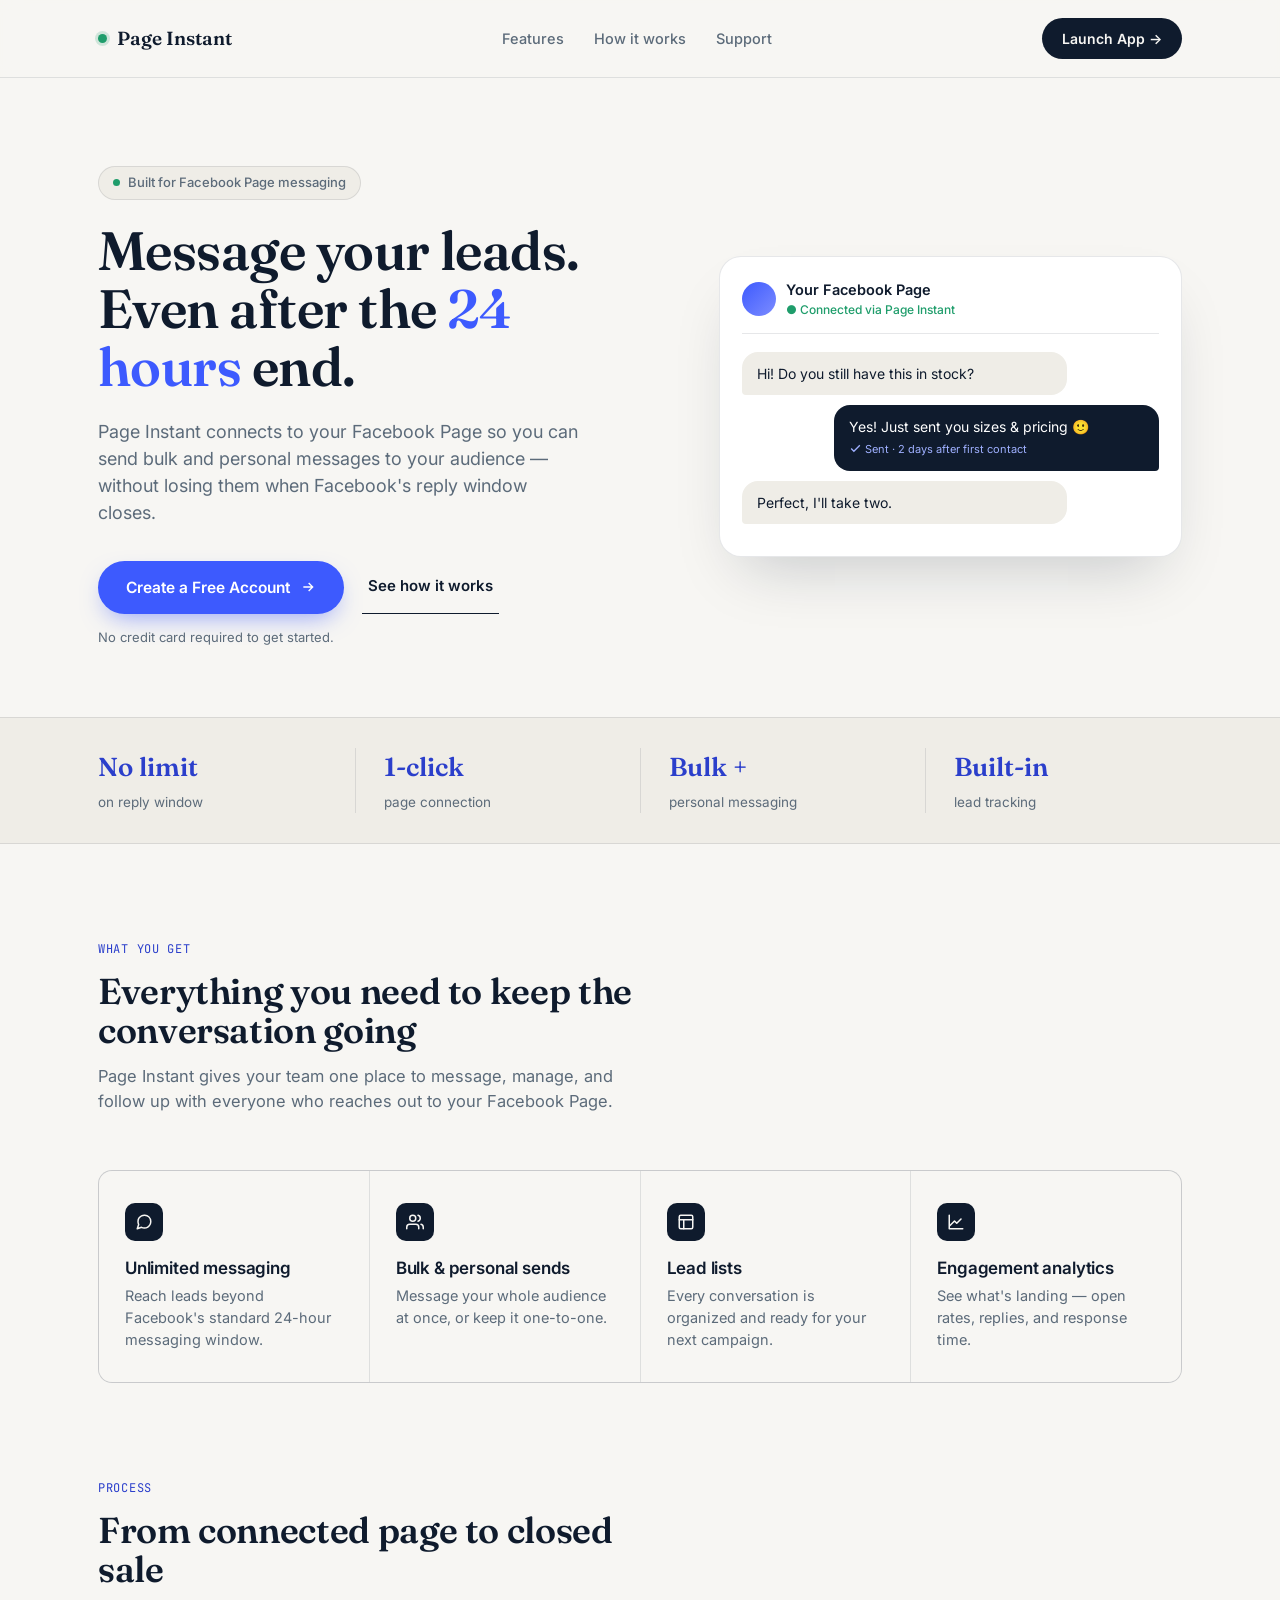
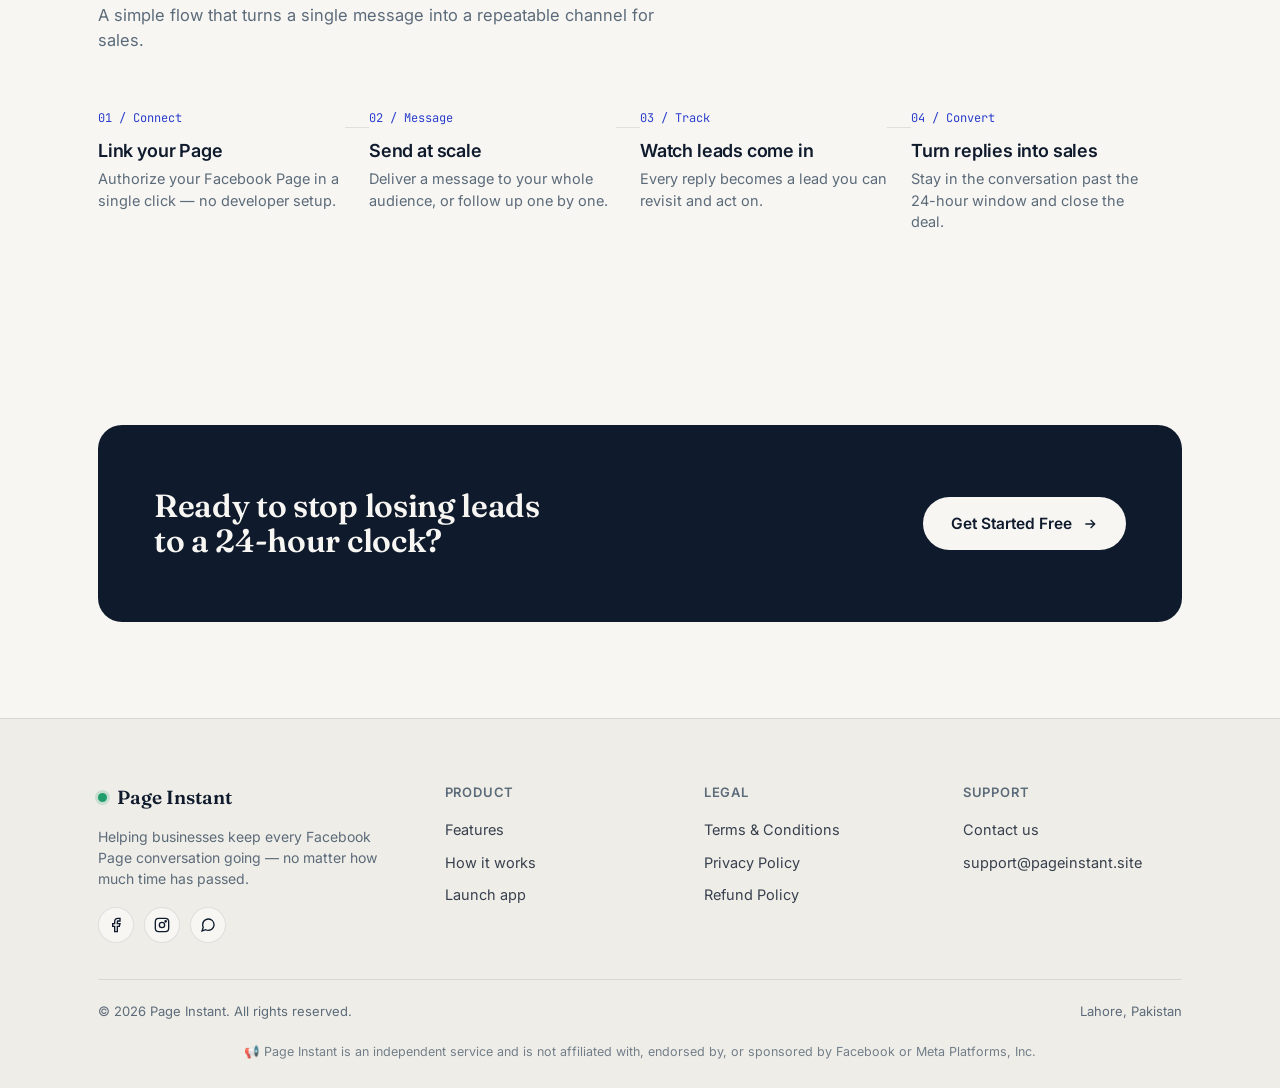
==== index.html @ eb9757e3 "Add files via upload" ====
<!DOCTYPE html>
<html lang="en">
<head>
<meta charset="UTF-8">
<meta name="viewport" content="width=device-width, initial-scale=1.0">
<title>Page Instant — Facebook Page Messaging, Without the 24-Hour Limit</title>
<meta name="description" content="Page Instant helps businesses message their Facebook page leads beyond the standard 24-hour window. Bulk messaging, lead tracking, and engagement tools built for growing teams.">
<link rel="preconnect" href="https://fonts.googleapis.com">
<link rel="preconnect" href="https://fonts.gstatic.com" crossorigin>
<link href="https://fonts.googleapis.com/css2?family=Fraunces:opsz,wght@9..144,400;9..144,500;9..144,600;9..144,700&family=Inter:wght@400;500;600;700&family=JetBrains+Mono:wght@500&display=swap" rel="stylesheet">
<style>
  :root{
    --ink:#0F1B2D;
    --paper:#F7F6F3;
    --paper-dim:#EFEDE7;
    --accent:#3D5AFE;
    --accent-deep:#2B3FCB;
    --slate:#5C6B7A;
    --green:#1F9D6B;
    --line:rgba(15,27,45,0.10);
    --radius:14px;
  }
  *{margin:0;padding:0;box-sizing:border-box;}
  html{scroll-behavior:smooth;}
  body{
    background:var(--paper);
    color:var(--ink);
    font-family:'Inter',sans-serif;
    -webkit-font-smoothing:antialiased;
    line-height:1.5;
  }
  h1,h2,h3{
    font-family:'Fraunces',serif;
    font-weight:600;
    letter-spacing:-0.01em;
    line-height:1.08;
  }
  a{color:inherit;text-decoration:none;}
  img{max-width:100%;display:block;}
  .wrap{max-width:1140px;margin:0 auto;padding:0 28px;}
  .mono-tag{
    font-family:'JetBrains Mono',monospace;
    font-size:12px;
    letter-spacing:0.06em;
    text-transform:uppercase;
    color:var(--accent-deep);
  }
  :focus-visible{outline:2px solid var(--accent);outline-offset:3px;border-radius:4px;}

  /* ---------- NAV ---------- */
  header{
    position:sticky;top:0;z-index:40;
    background:rgba(247,246,243,0.86);
    backdrop-filter:blur(10px);
    border-bottom:1px solid var(--line);
  }
  nav{
    display:flex;align-items:center;justify-content:space-between;
    padding:18px 28px;max-width:1140px;margin:0 auto;
  }
  .brand{display:flex;align-items:center;gap:10px;font-family:'Fraunces',serif;font-weight:600;font-size:19px;}
  .brand .dot{
    width:9px;height:9px;border-radius:50%;background:var(--green);
    box-shadow:0 0 0 3px rgba(31,157,107,0.18);
  }
  .nav-links{display:flex;align-items:center;gap:30px;font-size:14.5px;font-weight:500;}
  .nav-links a{color:var(--slate);transition:color .15s;}
  .nav-links a:hover{color:var(--ink);}
  .nav-cta{
    background:var(--ink);color:var(--paper)!important;
    padding:10px 20px;border-radius:999px;font-weight:600;font-size:14px;
    transition:transform .15s ease, background .15s;
  }
  .nav-cta:hover{background:var(--accent);transform:translateY(-1px);}
  .nav-toggle{display:none;}

  /* ---------- HERO ---------- */
  .hero{
    padding:88px 0 70px;
    position:relative;
    overflow:hidden;
  }
  .hero-grid{
    display:grid;grid-template-columns:1.1fr 0.9fr;gap:56px;align-items:center;
  }
  .eyebrow{
    display:inline-flex;align-items:center;gap:8px;
    padding:6px 14px;border-radius:999px;
    background:var(--paper-dim);border:1px solid var(--line);
    font-size:13px;font-weight:500;color:var(--slate);margin-bottom:22px;
  }
  .eyebrow .pulse{
    width:7px;height:7px;border-radius:50%;background:var(--green);
    animation:pulse 2s infinite;
  }
  @keyframes pulse{0%,100%{opacity:1;}50%{opacity:.35;}}
  h1.headline{font-size:54px;margin-bottom:22px;}
  h1.headline em{font-style:normal;color:var(--accent);}
  .sub{font-size:18px;color:var(--slate);max-width:480px;margin-bottom:34px;}
  .cta-row{display:flex;align-items:center;gap:18px;flex-wrap:wrap;}
  .btn-primary{
    background:var(--accent);color:#fff;
    padding:15px 28px;border-radius:999px;font-weight:600;font-size:15.5px;
    display:inline-flex;align-items:center;gap:10px;
    box-shadow:0 10px 24px -8px rgba(61,90,254,0.55);
    transition:transform .15s ease, box-shadow .15s ease, background .15s;
    border:none;cursor:pointer;
  }
  .btn-primary:hover{transform:translateY(-2px);background:var(--accent-deep);box-shadow:0 14px 30px -8px rgba(61,90,254,0.6);}
  .btn-ghost{
    color:var(--ink);font-weight:600;font-size:15px;
    padding:15px 6px;display:inline-flex;align-items:center;gap:6px;
    border-bottom:1px solid var(--ink);
  }
  .micro{font-size:13px;color:var(--slate);margin-top:14px;}

  /* hero visual: message bubble mock */
  .phone-mock{
    background:#fff;border-radius:22px;border:1px solid var(--line);
    box-shadow:0 30px 60px -24px rgba(15,27,45,0.22);
    padding:22px;position:relative;
  }
  .phone-mock .ph-head{
    display:flex;align-items:center;gap:10px;margin-bottom:18px;
    padding-bottom:14px;border-bottom:1px solid var(--line);
  }
  .avatar{width:34px;height:34px;border-radius:50%;background:linear-gradient(135deg,#3D5AFE,#7C8CFF);}
  .ph-head .who{font-weight:600;font-size:14.5px;}
  .ph-head .status{font-size:12px;color:var(--green);font-weight:500;}
  .bubble{
    max-width:78%;padding:11px 15px;border-radius:16px;font-size:14px;margin-bottom:10px;
    animation:rise .5s ease both;
  }
  .bubble.in{background:var(--paper-dim);border-bottom-left-radius:4px;}
  .bubble.out{
    background:var(--ink);color:#fff;margin-left:auto;border-bottom-right-radius:4px;
  }
  .bubble.out .tick{
    display:inline-flex;align-items:center;gap:3px;font-size:11px;color:#9fb0ff;margin-top:4px;
  }
  @keyframes rise{from{opacity:0;transform:translateY(8px);}to{opacity:1;transform:translateY(0);}}
  .bubble:nth-child(2){animation-delay:.05s;}
  .bubble:nth-child(3){animation-delay:.25s;}
  .bubble:nth-child(4){animation-delay:.5s;}
  .check{display:inline-block;width:13px;height:13px;}

  /* ---------- VALUE STRIP ---------- */
  .value-strip{
    border-top:1px solid var(--line);border-bottom:1px solid var(--line);
    background:var(--paper-dim);
  }
  .vs-grid{
    display:grid;grid-template-columns:repeat(4,1fr);
    padding:30px 0;
  }
  .vs-item{padding:0 28px;border-left:1px solid var(--line);}
  .vs-item:first-child{border-left:none;}
  .vs-item .num{font-family:'Fraunces',serif;font-size:26px;font-weight:600;color:var(--accent-deep);display:block;margin-bottom:2px;}
  .vs-item .lab{font-size:13.5px;color:var(--slate);}

  /* ---------- FEATURES ---------- */
  section{padding:96px 0;}
  .section-head{max-width:560px;margin-bottom:56px;}
  .section-head .mono-tag{display:block;margin-bottom:14px;}
  .section-head h2{font-size:36px;}
  .section-head p{color:var(--slate);font-size:16.5px;margin-top:14px;}

  .feature-grid{display:grid;grid-template-columns:repeat(4,1fr);gap:1px;background:var(--line);border:1px solid var(--line);border-radius:var(--radius);overflow:hidden;}
  .feature{background:var(--paper);padding:32px 26px;}
  .feature .ic{
    width:38px;height:38px;border-radius:10px;background:var(--ink);
    display:flex;align-items:center;justify-content:center;margin-bottom:18px;
  }
  .feature .ic svg{width:18px;height:18px;stroke:var(--paper);}
  .feature h3{font-size:17px;font-weight:600;font-family:'Inter',sans-serif;margin-bottom:8px;}
  .feature p{font-size:14.5px;color:var(--slate);}

  /* ---------- HOW IT WORKS ---------- */
  .steps{display:grid;grid-template-columns:repeat(4,1fr);gap:0;position:relative;}
  .step{padding-right:24px;position:relative;}
  .step:not(:last-child)::after{
    content:'';position:absolute;top:18px;right:0;width:24px;height:1px;background:var(--line);
  }
  .step .tag{font-family:'JetBrains Mono',monospace;font-size:12px;color:var(--accent-deep);margin-bottom:14px;display:block;}
  .step h3{font-size:18px;font-weight:600;font-family:'Inter',sans-serif;margin-bottom:8px;}
  .step p{font-size:14.5px;color:var(--slate);}

  /* ---------- CTA BAND ---------- */
  .cta-band{
    background:var(--ink);color:var(--paper);border-radius:24px;
    padding:64px 56px;display:flex;align-items:center;justify-content:space-between;gap:40px;
  }
  .cta-band h2{color:var(--paper);font-size:32px;max-width:420px;}
  .cta-band .btn-primary{background:var(--paper);color:var(--ink);box-shadow:none;}
  .cta-band .btn-primary:hover{background:var(--accent);color:#fff;}

  /* ---------- FOOTER ---------- */
  footer{border-top:1px solid var(--line);background:var(--paper-dim);}
  .foot-grid{
    display:grid;grid-template-columns:1.4fr 1fr 1fr 1fr;gap:40px;
    padding:64px 0 36px;
  }
  .foot-brand .brand{margin-bottom:14px;}
  .foot-brand p{font-size:14px;color:var(--slate);max-width:280px;margin-bottom:18px;}
  .foot-col h4{font-size:13px;text-transform:uppercase;letter-spacing:0.06em;color:var(--slate);margin-bottom:16px;font-weight:600;}
  .foot-col a{display:block;font-size:14.5px;color:var(--ink);margin-bottom:11px;opacity:0.82;transition:opacity .15s;}
  .foot-col a:hover{opacity:1;color:var(--accent-deep);}
  .social-row{display:flex;gap:10px;margin-top:6px;}
  .social-row a{
    width:36px;height:36px;border-radius:50%;background:var(--paper);
    border:1px solid var(--line);display:flex;align-items:center;justify-content:center;
  }
  .social-row a svg{width:16px;height:16px;}
  .social-row a:hover{background:var(--ink);}
  .social-row a:hover svg{stroke:var(--paper);fill:var(--paper);}
  .legal-bar{
    border-top:1px solid var(--line);
    padding:22px 0;display:flex;justify-content:space-between;align-items:center;
    font-size:13px;color:var(--slate);flex-wrap:wrap;gap:10px;
  }
  .disclaimer{
    font-size:12.5px;color:var(--slate);text-align:center;padding-bottom:26px;opacity:0.85;
  }

  /* ---------- RESPONSIVE ---------- */
  @media (max-width:880px){
    .nav-links{display:none;}
    .hero-grid{grid-template-columns:1fr;}
    .phone-mock{max-width:380px;margin:0 auto;}
    h1.headline{font-size:38px;}
    .vs-grid{grid-template-columns:repeat(2,1fr);}
    .vs-item:nth-child(3){border-left:none;}
    .feature-grid{grid-template-columns:repeat(2,1fr);}
    .steps{grid-template-columns:repeat(2,1fr);row-gap:32px;}
    .step:nth-child(2)::after{display:none;}
    .cta-band{flex-direction:column;text-align:center;padding:48px 28px;}
    .foot-grid{grid-template-columns:1fr 1fr;}
  }
  @media (prefers-reduced-motion: reduce){
    *{animation:none!important;transition:none!important;}
  }
</style>
</head>
<body>

<header>
  <nav>
    <div class="brand"><span class="dot"></span>Page Instant</div>
    <div class="nav-links">
      <a href="#features">Features</a>
      <a href="#how-it-works">How it works</a>
      <a href="contact.html">Support</a>
    </div>
    <a class="nav-cta" href="#" id="launch-btn">Launch App →</a>
  </nav>
</header>

<section class="hero">
  <div class="wrap hero-grid">
    <div>
      <div class="eyebrow"><span class="pulse"></span>Built for Facebook Page messaging</div>
      <h1 class="headline">Message your leads.<br>Even after the <em>24 hours</em> end.</h1>
      <p class="sub">Page Instant connects to your Facebook Page so you can send bulk and personal messages to your audience — without losing them when Facebook's reply window closes.</p>
      <div class="cta-row">
        <a href="#" class="btn-primary" id="launch-btn-2">Create a Free Account
          <svg width="16" height="16" viewBox="0 0 24 24" fill="none" stroke="currentColor" stroke-width="2"><path d="M5 12h14M13 6l6 6-6 6"/></svg>
        </a>
        <a href="#how-it-works" class="btn-ghost">See how it works</a>
      </div>
      <p class="micro">No credit card required to get started.</p>
    </div>
    <div>
      <div class="phone-mock">
        <div class="ph-head">
          <div class="avatar"></div>
          <div>
            <div class="who">Your Facebook Page</div>
            <div class="status">● Connected via Page Instant</div>
          </div>
        </div>
        <div class="bubble in">Hi! Do you still have this in stock?</div>
        <div class="bubble out">Yes! Just sent you sizes &amp; pricing 🙂
          <div class="tick"><svg class="check" viewBox="0 0 24 24" fill="none" stroke="currentColor" stroke-width="2.4"><path d="M4 12l5 5L20 6"/></svg> Sent · 2 days after first contact</div>
        </div>
        <div class="bubble in">Perfect, I'll take two.</div>
      </div>
    </div>
  </div>
</section>

<div class="value-strip">
  <div class="wrap vs-grid">
    <div class="vs-item"><span class="num">No limit</span><span class="lab">on reply window</span></div>
    <div class="vs-item"><span class="num">1-click</span><span class="lab">page connection</span></div>
    <div class="vs-item"><span class="num">Bulk +</span><span class="lab">personal messaging</span></div>
    <div class="vs-item"><span class="num">Built-in</span><span class="lab">lead tracking</span></div>
  </div>
</div>

<section id="features">
  <div class="wrap">
    <div class="section-head">
      <span class="mono-tag">What you get</span>
      <h2>Everything you need to keep the conversation going</h2>
      <p>Page Instant gives your team one place to message, manage, and follow up with everyone who reaches out to your Facebook Page.</p>
    </div>
    <div class="feature-grid">
      <div class="feature">
        <div class="ic"><svg viewBox="0 0 24 24" fill="none" stroke-width="2" stroke-linecap="round" stroke-linejoin="round"><path d="M21 11.5a8.38 8.38 0 0 1-.9 3.8 8.5 8.5 0 0 1-7.6 4.7 8.38 8.38 0 0 1-3.8-.9L3 21l1.9-5.7a8.38 8.38 0 0 1-.9-3.8 8.5 8.5 0 0 1 4.7-7.6 8.38 8.38 0 0 1 3.8-.9h.5a8.48 8.48 0 0 1 8 8v.5z"/></svg></div>
        <h3>Unlimited messaging</h3>
        <p>Reach leads beyond Facebook's standard 24-hour messaging window.</p>
      </div>
      <div class="feature">
        <div class="ic"><svg viewBox="0 0 24 24" fill="none" stroke-width="2" stroke-linecap="round" stroke-linejoin="round"><path d="M17 21v-2a4 4 0 0 0-4-4H5a4 4 0 0 0-4 4v2"/><circle cx="9" cy="7" r="4"/><path d="M23 21v-2a4 4 0 0 0-3-3.87"/><path d="M16 3.13a4 4 0 0 1 0 7.75"/></svg></div>
        <h3>Bulk &amp; personal sends</h3>
        <p>Message your whole audience at once, or keep it one-to-one.</p>
      </div>
      <div class="feature">
        <div class="ic"><svg viewBox="0 0 24 24" fill="none" stroke-width="2" stroke-linecap="round" stroke-linejoin="round"><rect x="3" y="3" width="18" height="18" rx="2"/><path d="M3 9h18M9 21V9"/></svg></div>
        <h3>Lead lists</h3>
        <p>Every conversation is organized and ready for your next campaign.</p>
      </div>
      <div class="feature">
        <div class="ic"><svg viewBox="0 0 24 24" fill="none" stroke-width="2" stroke-linecap="round" stroke-linejoin="round"><path d="M3 3v18h18"/><path d="M18.7 8 13 13.7l-3-3L4 16.7"/></svg></div>
        <h3>Engagement analytics</h3>
        <p>See what's landing — open rates, replies, and response time.</p>
      </div>
    </div>
  </div>
</section>

<section id="how-it-works" style="padding-top:0;">
  <div class="wrap">
    <div class="section-head">
      <span class="mono-tag">Process</span>
      <h2>From connected page to closed sale</h2>
      <p>A simple flow that turns a single message into a repeatable channel for sales.</p>
    </div>
    <div class="steps">
      <div class="step"><span class="tag">01 / Connect</span><h3>Link your Page</h3><p>Authorize your Facebook Page in a single click — no developer setup.</p></div>
      <div class="step"><span class="tag">02 / Message</span><h3>Send at scale</h3><p>Deliver a message to your whole audience, or follow up one by one.</p></div>
      <div class="step"><span class="tag">03 / Track</span><h3>Watch leads come in</h3><p>Every reply becomes a lead you can revisit and act on.</p></div>
      <div class="step"><span class="tag">04 / Convert</span><h3>Turn replies into sales</h3><p>Stay in the conversation past the 24-hour window and close the deal.</p></div>
    </div>
  </div>
</section>

<section>
  <div class="wrap">
    <div class="cta-band">
      <h2>Ready to stop losing leads to a 24-hour clock?</h2>
      <a href="#" class="btn-primary" id="launch-btn-3">Get Started Free
        <svg width="16" height="16" viewBox="0 0 24 24" fill="none" stroke="currentColor" stroke-width="2"><path d="M5 12h14M13 6l6 6-6 6"/></svg>
      </a>
    </div>
  </div>
</section>

<footer>
  <div class="wrap">
    <div class="foot-grid">
      <div class="foot-brand">
        <div class="brand"><span class="dot"></span>Page Instant</div>
        <p>Helping businesses keep every Facebook Page conversation going — no matter how much time has passed.</p>
        <div class="social-row">
          <a href="https://www.facebook.com/profile.php?id=61590895688328" aria-label="Facebook" target="_blank" rel="noopener">
            <svg viewBox="0 0 24 24" fill="none" stroke="var(--ink)" stroke-width="2"><path d="M18 2h-3a5 5 0 0 0-5 5v3H7v4h3v8h4v-8h3l1-4h-4V7a1 1 0 0 1 1-1h3z"/></svg>
          </a>
          <a href="#" aria-label="Instagram (add link)">
            <svg viewBox="0 0 24 24" fill="none" stroke="var(--ink)" stroke-width="2"><rect x="2" y="2" width="20" height="20" rx="5"/><circle cx="12" cy="12" r="4"/><circle cx="17.5" cy="6.5" r="1" fill="var(--ink)"/></svg>
          </a>
          <a href="#" aria-label="WhatsApp (add link)">
            <svg viewBox="0 0 24 24" fill="none" stroke="var(--ink)" stroke-width="2"><path d="M21 11.5a8.38 8.38 0 0 1-.9 3.8 8.5 8.5 0 0 1-7.6 4.7 8.38 8.38 0 0 1-3.8-.9L3 21l1.9-5.7a8.38 8.38 0 0 1-.9-3.8 8.5 8.5 0 0 1 4.7-7.6 8.38 8.38 0 0 1 3.8-.9h.5a8.48 8.48 0 0 1 8 8v.5z"/></svg>
          </a>
        </div>
      </div>
      <div class="foot-col">
        <h4>Product</h4>
        <a href="#features">Features</a>
        <a href="#how-it-works">How it works</a>
        <a href="#" id="launch-btn-4">Launch app</a>
      </div>
      <div class="foot-col">
        <h4>Legal</h4>
        <a href="terms.html">Terms &amp; Conditions</a>
        <a href="privacy.html">Privacy Policy</a>
        <a href="refund.html">Refund Policy</a>
      </div>
      <div class="foot-col">
        <h4>Support</h4>
        <a href="contact.html">Contact us</a>
        <a href="mailto:support@pageinstant.site">support@pageinstant.site</a>
      </div>
    </div>
    <div class="legal-bar">
      <span>© 2026 Page Instant. All rights reserved.</span>
      <span>Lahore, Pakistan</span>
    </div>
    <p class="disclaimer">📢 Page Instant is an independent service and is not affiliated with, endorsed by, or sponsored by Facebook or Meta Platforms, Inc.</p>
  </div>
</footer>

<script>
  // ===== EDIT THIS ONE LINE WHEN YOUR APP URL IS READY =====
  // Replace "#" below with your Lovable / Base44 / app.pageinstant.site URL.
  const APP_URL = "#";
  document.querySelectorAll('#launch-btn, #launch-btn-2, #launch-btn-3, #launch-btn-4').forEach(btn => {
    btn.setAttribute('href', APP_URL);
  });
</script>

</body>
</html>
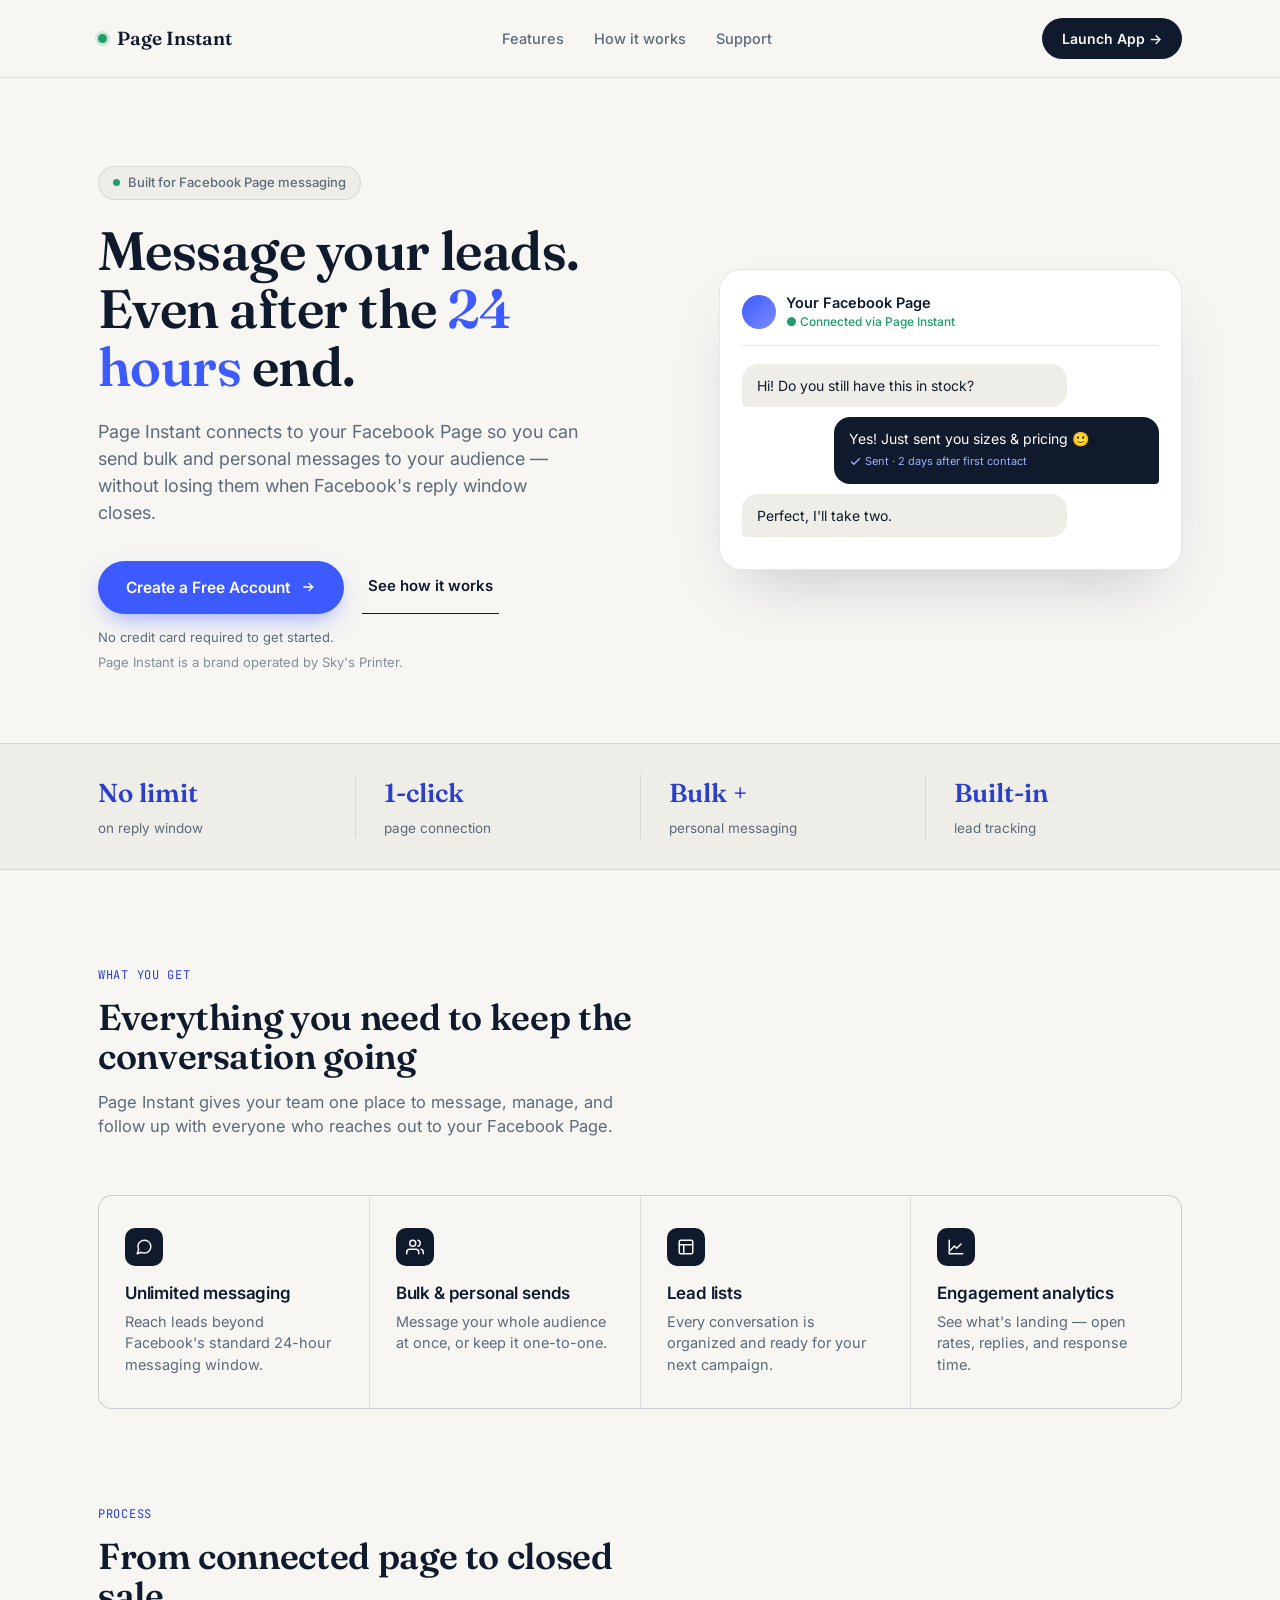
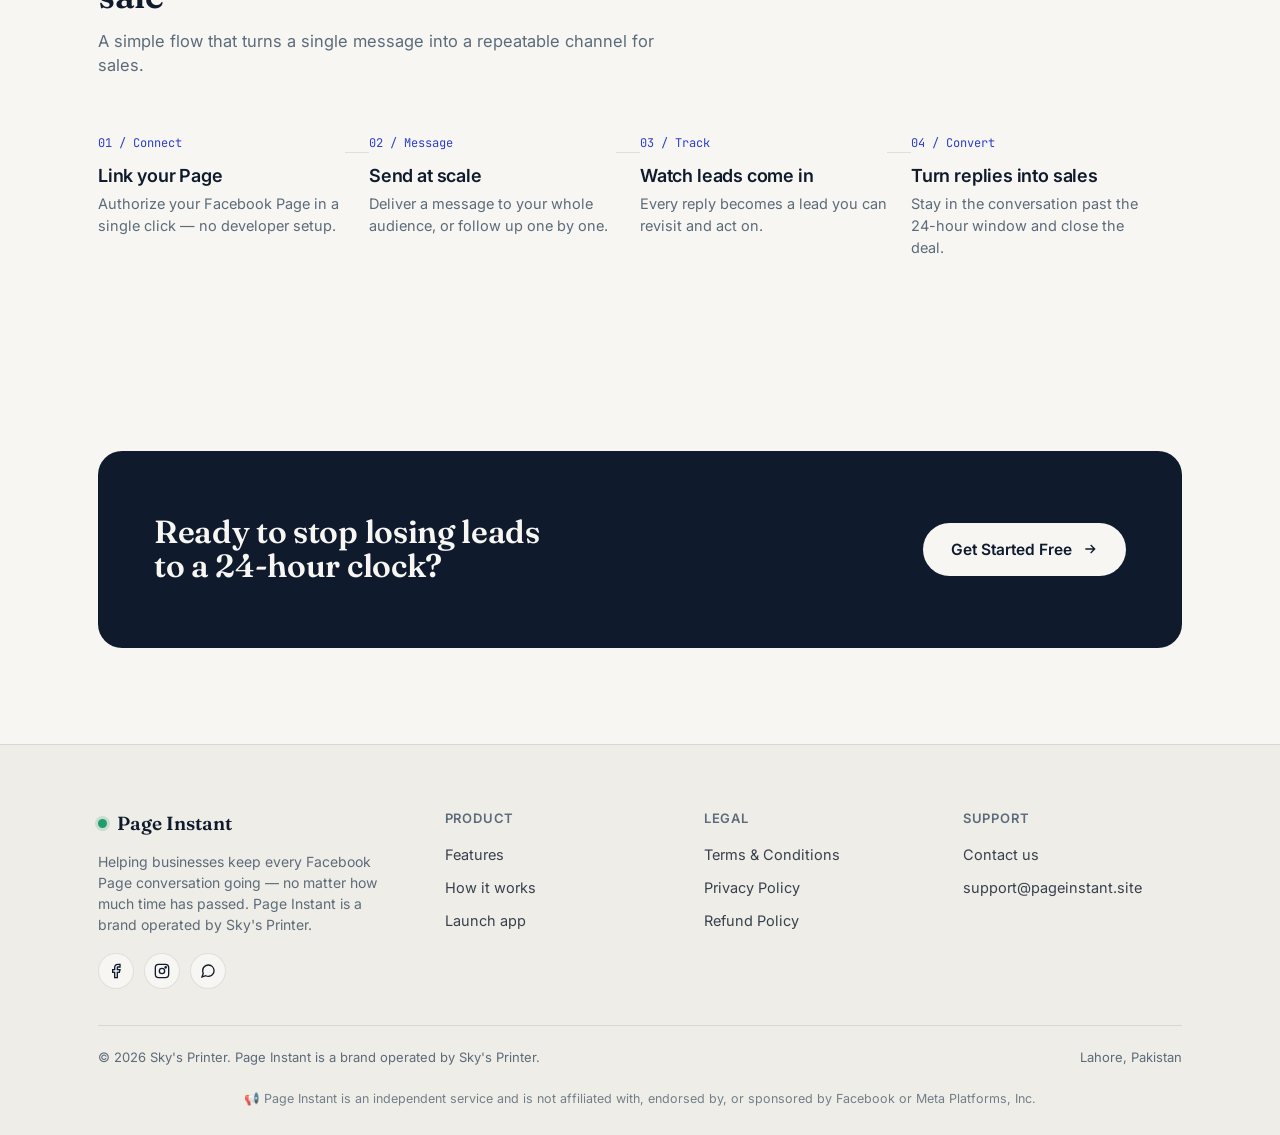
==== commit c065c419: "Update brand information in index.html" ====
--- a/index.html
+++ b/index.html
@@ -4,7 +4,7 @@
 <meta charset="UTF-8">
 <meta name="viewport" content="width=device-width, initial-scale=1.0">
 <title>Page Instant — Facebook Page Messaging, Without the 24-Hour Limit</title>
-<meta name="description" content="Page Instant helps businesses message their Facebook page leads beyond the standard 24-hour window. Bulk messaging, lead tracking, and engagement tools built for growing teams.">
+<meta name="description" content="Page Instant, a brand operated by Sky's Printer, helps businesses message their Facebook page leads beyond the standard 24-hour window. Bulk messaging, lead tracking, and engagement tools built for growing teams.">
 <link rel="preconnect" href="https://fonts.googleapis.com">
 <link rel="preconnect" href="https://fonts.gstatic.com" crossorigin>
 <link href="https://fonts.googleapis.com/css2?family=Fraunces:opsz,wght@9..144,400;9..144,500;9..144,600;9..144,700&family=Inter:wght@400;500;600;700&family=JetBrains+Mono:wght@500&display=swap" rel="stylesheet">
@@ -268,6 +268,7 @@
         <a href="#how-it-works" class="btn-ghost">See how it works</a>
       </div>
       <p class="micro">No credit card required to get started.</p>
+      <p class="micro" style="margin-top:6px;opacity:0.75;">Page Instant is a brand operated by Sky's Printer.</p>
     </div>
     <div>
       <div class="phone-mock">
@@ -361,7 +362,7 @@
     <div class="foot-grid">
       <div class="foot-brand">
         <div class="brand"><span class="dot"></span>Page Instant</div>
-        <p>Helping businesses keep every Facebook Page conversation going — no matter how much time has passed.</p>
+        <p>Helping businesses keep every Facebook Page conversation going — no matter how much time has passed. Page Instant is a brand operated by Sky's Printer.</p>
         <div class="social-row">
           <a href="https://www.facebook.com/profile.php?id=61590895688328" aria-label="Facebook" target="_blank" rel="noopener">
             <svg viewBox="0 0 24 24" fill="none" stroke="var(--ink)" stroke-width="2"><path d="M18 2h-3a5 5 0 0 0-5 5v3H7v4h3v8h4v-8h3l1-4h-4V7a1 1 0 0 1 1-1h3z"/></svg>
@@ -393,7 +394,7 @@
       </div>
     </div>
     <div class="legal-bar">
-      <span>© 2026 Page Instant. All rights reserved.</span>
+      <span>© 2026 Sky's Printer. Page Instant is a brand operated by Sky's Printer.</span>
       <span>Lahore, Pakistan</span>
     </div>
     <p class="disclaimer">📢 Page Instant is an independent service and is not affiliated with, endorsed by, or sponsored by Facebook or Meta Platforms, Inc.</p>
